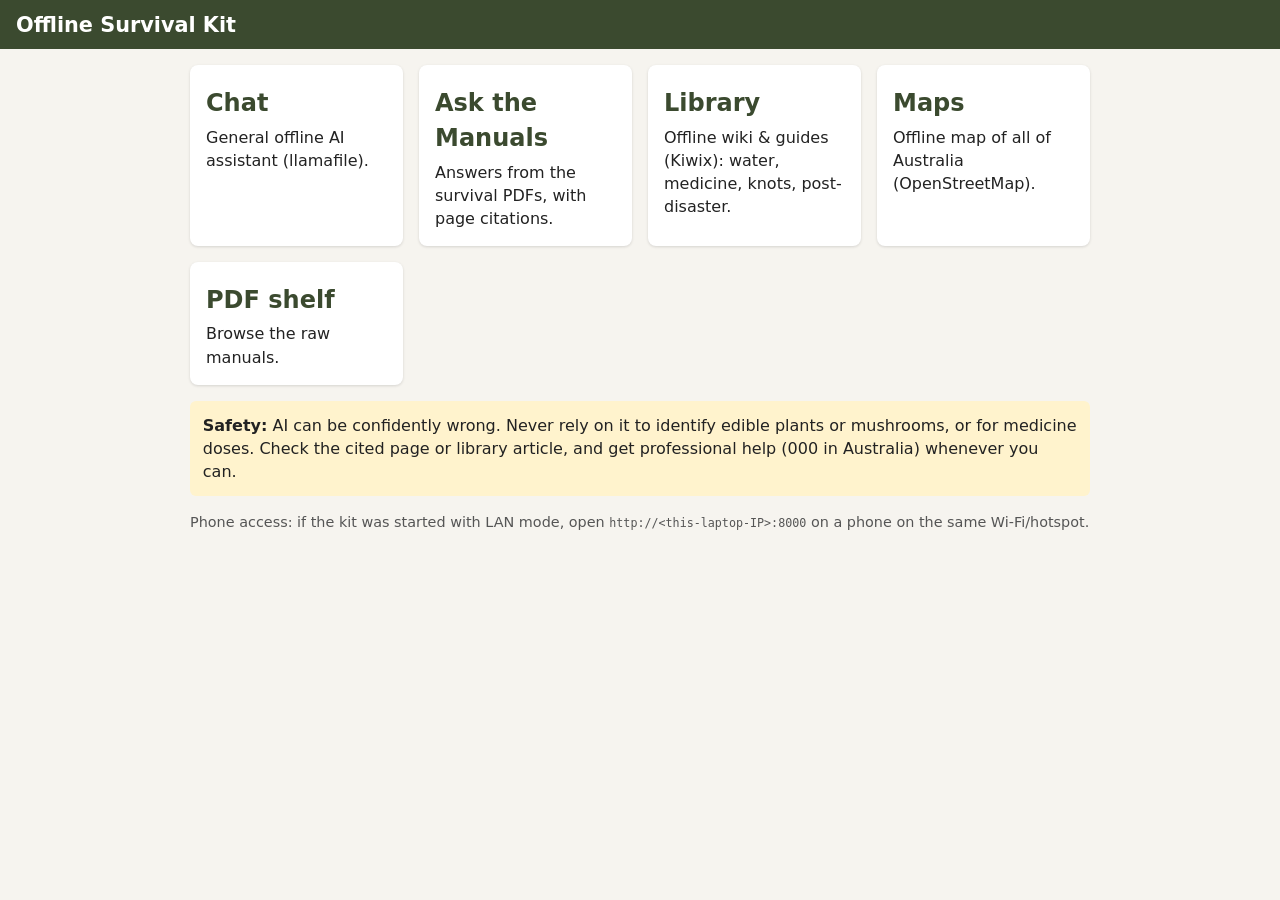
==== www/index.html @ b6196b4d "Initial offline survival kit source: launchers, portal, RAG page, maps viewer, index builder, AU not" ====
<!doctype html>
<html lang="en"><head><meta charset="utf-8"><meta name="viewport" content="width=device-width,initial-scale=1">
<title>Offline Survival Kit</title><link rel="stylesheet" href="style.css"></head>
<body><header><h1>Offline Survival Kit</h1><span id="status" class="small"></span></header>
<main>
<div class="tiles">
 <a class="tile" id="chat"><h2>Chat</h2>General offline AI assistant (llamafile).</a>
 <a class="tile" href="docs/"><h2>Ask the Manuals</h2>Answers from the survival PDFs, with page citations.</a>
 <a class="tile" id="lib"><h2>Library</h2>Offline wiki &amp; guides (Kiwix): water, medicine, knots, post-disaster.</a>
 <a class="tile" href="maps/"><h2>Maps</h2>Offline map of all of Australia (OpenStreetMap).</a>
 <a class="tile" href="docs/pdf/"><h2>PDF shelf</h2>Browse the raw manuals.</a>
</div>
<p class="warn"><b>Safety:</b> AI can be confidently wrong. Never rely on it to identify edible plants or mushrooms, or for medicine doses. Check the cited page or library article, and get professional help (000 in Australia) whenever you can.</p>
<p class="small">Phone access: if the kit was started with LAN mode, open <code>http://&lt;this-laptop-IP&gt;:8000</code> on a phone on the same Wi-Fi/hotspot.</p>
</main>
<script>
const h = location.hostname, p = location.protocol;
document.getElementById("chat").href = `${p}//${h}:8080/`;
document.getElementById("lib").href = `${p}//${h}:8081/`;
fetch(`${p}//${h}:8080/health`).then(r=>r.json()).then(j=>status.textContent="AI: "+(j.status==="ok"?"ready":"loading…")).catch(()=>status.textContent="AI: starting / not running");
</script></body></html>
---- www/style.css ----
body{font-family:system-ui,sans-serif;margin:0;background:#f6f4ef;color:#222;line-height:1.45}
header{background:#3b4a2f;color:#fff;padding:.6em 1em;display:flex;gap:1em;align-items:center}
header a{color:#dfe8c8} header h1{font-size:1.3em;margin:0}
main{max-width:900px;margin:auto;padding:1em}
input#q{width:60%;padding:.5em;font-size:1em} button{padding:.5em 1em;font-size:1em}
.answer{white-space:pre-wrap;background:#fff;padding:1em;border-radius:6px;margin:1em 0;min-height:1em}
.sources li{margin:.5em 0} .snip{font-size:.85em;color:#555} .note,.small{font-size:.9em;color:#555}
.tiles{display:grid;grid-template-columns:repeat(auto-fit,minmax(200px,1fr));gap:1em}
.tile{background:#fff;border-radius:8px;padding:1em;text-decoration:none;color:#222;box-shadow:0 1px 3px #0002}
.tile h2{margin:.2em 0;color:#3b4a2f} .warn{background:#fff3cd;padding:.8em;border-radius:6px}
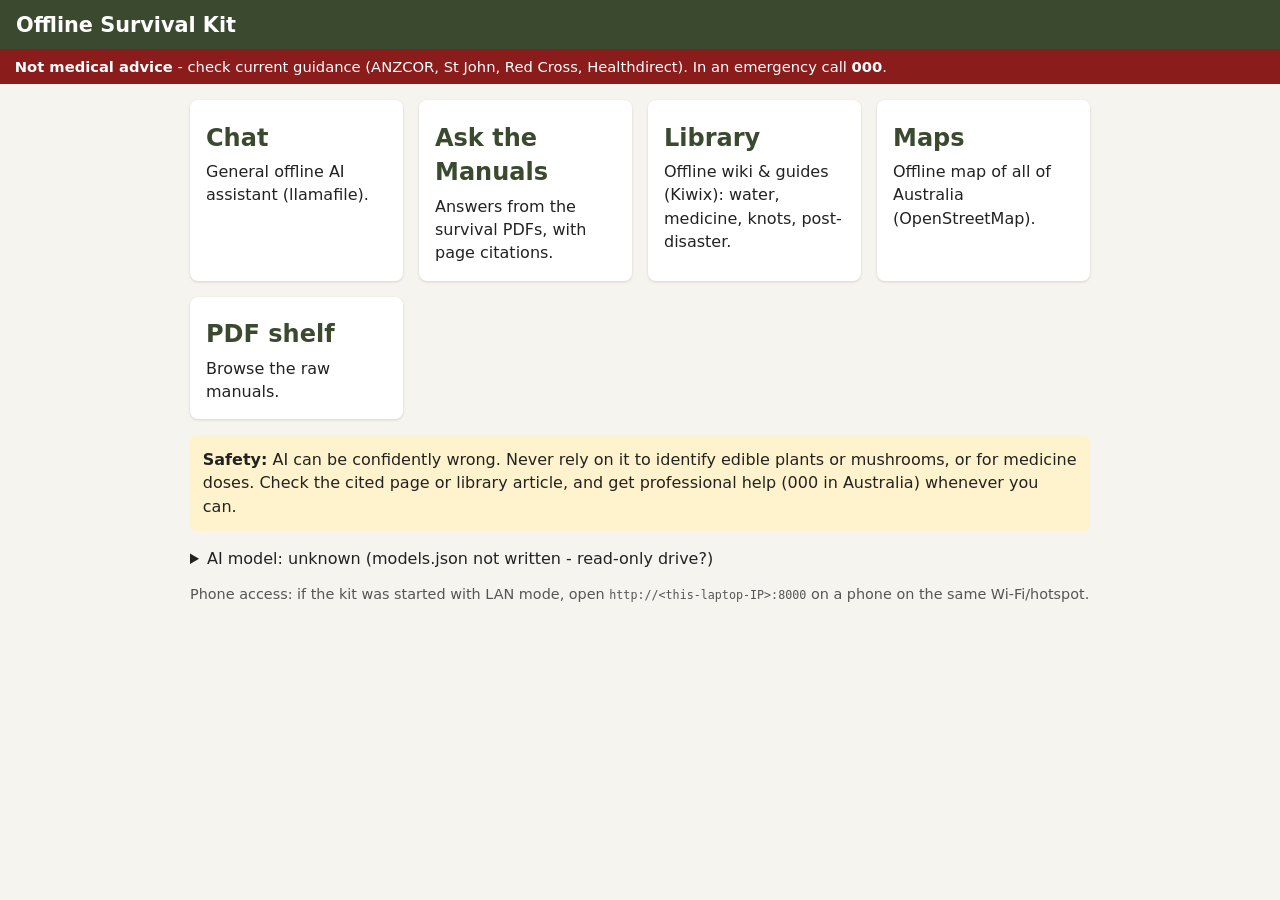
==== commit 2cb2d1d5: "Pin all downloads, add GPU-aware model switching, Cloud Build and GCP setup - Manifest: every item p" ====
--- a/www/index.html
+++ b/www/index.html
@@ -2,6 +2,7 @@
 <html lang="en"><head><meta charset="utf-8"><meta name="viewport" content="width=device-width,initial-scale=1">
 <title>Offline Survival Kit</title><link rel="stylesheet" href="style.css"></head>
 <body><header><h1>Offline Survival Kit</h1><span id="status" class="small"></span></header>
+<p class="disclaimer"><b>Not medical advice</b> - check current guidance (ANZCOR, St John, Red Cross, Healthdirect). In an emergency call <b>000</b>.</p>
 <main>
 <div class="tiles">
  <a class="tile" id="chat"><h2>Chat</h2>General offline AI assistant (llamafile).</a>
@@ -11,6 +12,11 @@
  <a class="tile" href="docs/pdf/"><h2>PDF shelf</h2>Browse the raw manuals.</a>
 </div>
 <p class="warn"><b>Safety:</b> AI can be confidently wrong. Never rely on it to identify edible plants or mushrooms, or for medicine doses. Check the cited page or library article, and get professional help (000 in Australia) whenever you can.</p>
+<details id="modelBox"><summary>AI model: <span id="curModel">checking…</span></summary>
+<p class="small" id="modelWhy"></p>
+<table class="models"><thead><tr><th>Model</th><th>Size</th><th>On this computer</th><th></th></tr></thead><tbody id="modelRows"></tbody></table>
+<p class="small" id="switchNote">Bigger models answer better but slower. Switching restarts the AI (10-60 s). Models in <code>models/spare/</code> are never picked automatically.</p>
+</details>
 <p class="small">Phone access: if the kit was started with LAN mode, open <code>http://&lt;this-laptop-IP&gt;:8000</code> on a phone on the same Wi-Fi/hotspot.</p>
 </main>
 <script>
@@ -18,4 +24,5 @@
 document.getElementById("chat").href = `${p}//${h}:8080/`;
 document.getElementById("lib").href = `${p}//${h}:8081/`;
 fetch(`${p}//${h}:8080/health`).then(r=>r.json()).then(j=>status.textContent="AI: "+(j.status==="ok"?"ready":"loading…")).catch(()=>status.textContent="AI: starting / not running");
-</script></body></html>
+</script>
+<script src="models.js"></script></body></html>
--- a/www/style.css
+++ b/www/style.css
@@ -8,3 +8,7 @@
 .tiles{display:grid;grid-template-columns:repeat(auto-fit,minmax(200px,1fr));gap:1em}
 .tile{background:#fff;border-radius:8px;padding:1em;text-decoration:none;color:#222;box-shadow:0 1px 3px #0002}
 .tile h2{margin:.2em 0;color:#3b4a2f} .warn{background:#fff3cd;padding:.8em;border-radius:6px}
+.disclaimer{background:#8a1c1c;color:#fff;padding:.45em 1em;font-size:.92em;margin:0}
+.models{width:100%;border-collapse:collapse;background:#fff;border-radius:6px;font-size:.92em}
+.models td,.models th{padding:.35em .5em;border-bottom:1px solid #eee;text-align:left}
+.fit-gpu,.fit-ram{color:#2d6a1f} .fit-tight{color:#8a5a00} .fit-too-big{color:#a11}
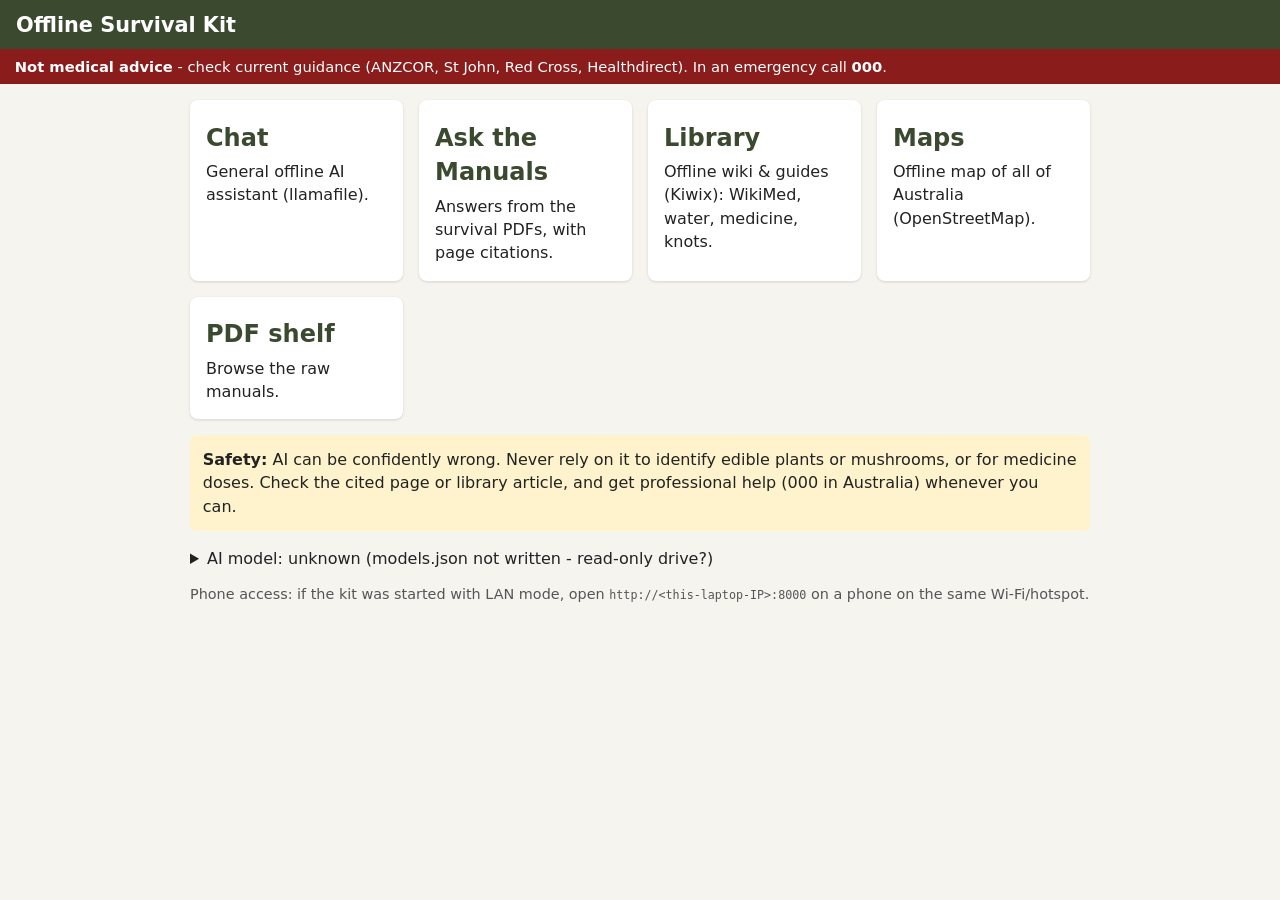
==== commit bcd958bc: "Address review: reasoning off, switch token, copy and setup docs - start.sh / start.bat run llamafil" ====
--- a/www/index.html
+++ b/www/index.html
@@ -7,7 +7,7 @@
 <div class="tiles">
  <a class="tile" id="chat"><h2>Chat</h2>General offline AI assistant (llamafile).</a>
  <a class="tile" href="docs/"><h2>Ask the Manuals</h2>Answers from the survival PDFs, with page citations.</a>
- <a class="tile" id="lib"><h2>Library</h2>Offline wiki &amp; guides (Kiwix): water, medicine, knots, post-disaster.</a>
+ <a class="tile" id="lib"><h2>Library</h2>Offline wiki &amp; guides (Kiwix): WikiMed, water, medicine, knots.</a>
  <a class="tile" href="maps/"><h2>Maps</h2>Offline map of all of Australia (OpenStreetMap).</a>
  <a class="tile" href="docs/pdf/"><h2>PDF shelf</h2>Browse the raw manuals.</a>
 </div>
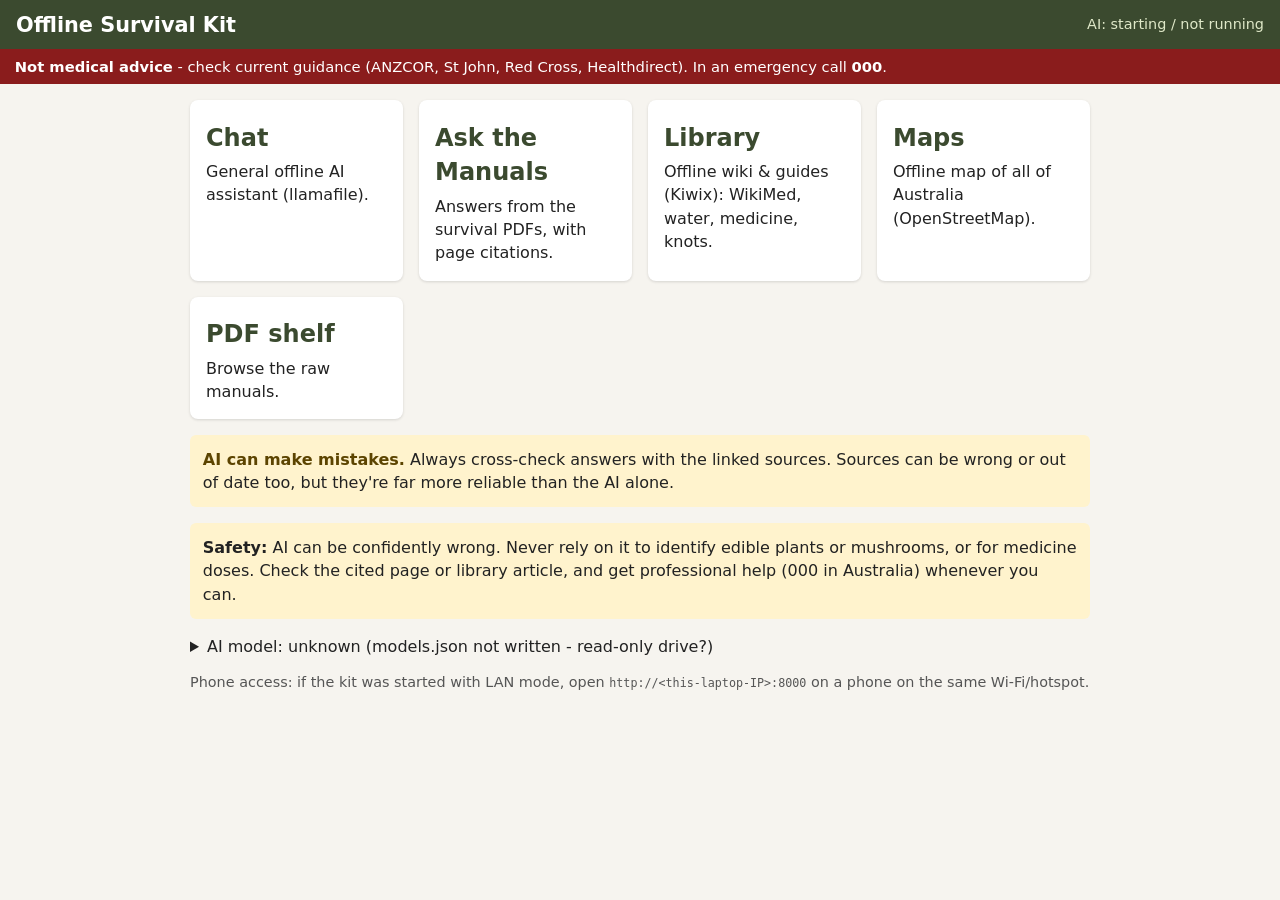
==== commit deeca54d: "Kit fixes (status, manuals markdown and prompts, scoped stop) + What to expect gallery - Home page A" ====
--- a/www/index.html
+++ b/www/index.html
@@ -1,28 +1,42 @@
 <!doctype html>
 <html lang="en"><head><meta charset="utf-8"><meta name="viewport" content="width=device-width,initial-scale=1">
 <title>Offline Survival Kit</title><link rel="stylesheet" href="style.css"></head>
-<body><header><h1>Offline Survival Kit</h1><span id="status" class="small"></span></header>
+<body><header><h1>Offline Survival Kit</h1><span id="aiStatus" class="small" role="status">AI: checking…</span></header>
 <p class="disclaimer"><b>Not medical advice</b> - check current guidance (ANZCOR, St John, Red Cross, Healthdirect). In an emergency call <b>000</b>.</p>
 <main>
 <div class="tiles">
- <a class="tile" id="chat"><h2>Chat</h2>General offline AI assistant (llamafile).</a>
+ <a class="tile" href="chat/"><h2>Chat</h2>General offline AI assistant (llamafile).</a>
  <a class="tile" href="docs/"><h2>Ask the Manuals</h2>Answers from the survival PDFs, with page citations.</a>
  <a class="tile" id="lib"><h2>Library</h2>Offline wiki &amp; guides (Kiwix): WikiMed, water, medicine, knots.</a>
  <a class="tile" href="maps/"><h2>Maps</h2>Offline map of all of Australia (OpenStreetMap).</a>
  <a class="tile" href="docs/pdf/"><h2>PDF shelf</h2>Browse the raw manuals.</a>
 </div>
+<p class="warn ai-notice" role="note"><b>AI can make mistakes.</b> Always cross-check answers with the linked sources. Sources can be wrong or out of date too, but they're far more reliable than the AI alone.</p>
 <p class="warn"><b>Safety:</b> AI can be confidently wrong. Never rely on it to identify edible plants or mushrooms, or for medicine doses. Check the cited page or library article, and get professional help (000 in Australia) whenever you can.</p>
 <details id="modelBox"><summary>AI model: <span id="curModel">checking…</span></summary>
 <p class="small" id="modelWhy"></p>
+<p id="cpuBox"><label><input type="checkbox" id="cpuOnly" disabled> Use CPU only</label> <span class="small" id="cpuMode"></span></p>
 <table class="models"><thead><tr><th>Model</th><th>Size</th><th>On this computer</th><th></th></tr></thead><tbody id="modelRows"></tbody></table>
 <p class="small" id="switchNote">Bigger models answer better but slower. Switching restarts the AI (10-60 s). Models in <code>models/spare/</code> are never picked automatically.</p>
 </details>
 <p class="small">Phone access: if the kit was started with LAN mode, open <code>http://&lt;this-laptop-IP&gt;:8000</code> on a phone on the same Wi-Fi/hotspot.</p>
 </main>
 <script>
-const h = location.hostname, p = location.protocol;
-document.getElementById("chat").href = `${p}//${h}:8080/`;
+// Library link on this host (works in LAN mode too) and the AI status. Note: the element is looked up by id;
+// a bare global "status" would be window.status (a legacy string property), not the span.
+const h = location.hostname, p = location.protocol, aiStatus = document.getElementById("aiStatus");
 document.getElementById("lib").href = `${p}//${h}:8081/`;
-fetch(`${p}//${h}:8080/health`).then(r=>r.json()).then(j=>status.textContent="AI: "+(j.status==="ok"?"ready":"loading…")).catch(()=>status.textContent="AI: starting / not running");
+async function checkAI(){
+  let state = "not running";
+  try {
+    const r = await fetch(`${p}//${h}:8080/health`, {cache: "no-store"});
+    const j = await r.json().catch(() => ({}));
+    state = r.ok && j.status === "ok" ? "ready" : "loading…";   // llama.cpp answers 503 while the model loads
+  } catch { state = "starting / not running"; }
+  aiStatus.textContent = "AI: " + state;
+  aiStatus.className = "small ai-" + state.split(/[ /…]/)[0];
+  setTimeout(checkAI, state === "ready" ? 30000 : 3000);
+}
+checkAI();
 </script>
 <script src="models.js"></script></body></html>
--- a/www/style.css
+++ b/www/style.css
@@ -12,3 +12,10 @@
 .models{width:100%;border-collapse:collapse;background:#fff;border-radius:6px;font-size:.92em}
 .models td,.models th{padding:.35em .5em;border-bottom:1px solid #eee;text-align:left}
 .fit-gpu,.fit-ram{color:#2d6a1f} .fit-tight{color:#8a5a00} .fit-too-big{color:#a11}
+.answer.md{white-space:normal} .answer.md p{margin:.4em 0} .answer.md ul,.answer.md ol{margin:.4em 0;padding-left:1.6em}
+.answer.md h3,.answer.md h4,.answer.md h5,.answer.md h6{margin:.6em 0 .3em;font-size:1.05em} .answer code{background:#f1efe8;padding:0 .2em;border-radius:3px}
+.ai-notice{font-size:1em;margin:1em 0} .ai-notice b{color:#5c4400}
+header .small{color:#dfe8c8;margin-left:auto}
+.notice-bar{position:sticky;top:0;z-index:1;background:#f6f4ef;padding:.5em 1em 0} .notice-bar .ai-notice{max-width:900px;margin:0 auto .3em;box-sizing:border-box}
+.chatlog .msg{margin:.8em 0} .chatlog .who{font-size:.8em;color:#555} .chatlog .msg.user .body{background:#e8eddf}
+.chatlog .body{margin:.2em 0} .chatform textarea{width:100%;box-sizing:border-box;padding:.5em;font:inherit} .chatform div{margin-top:.4em}
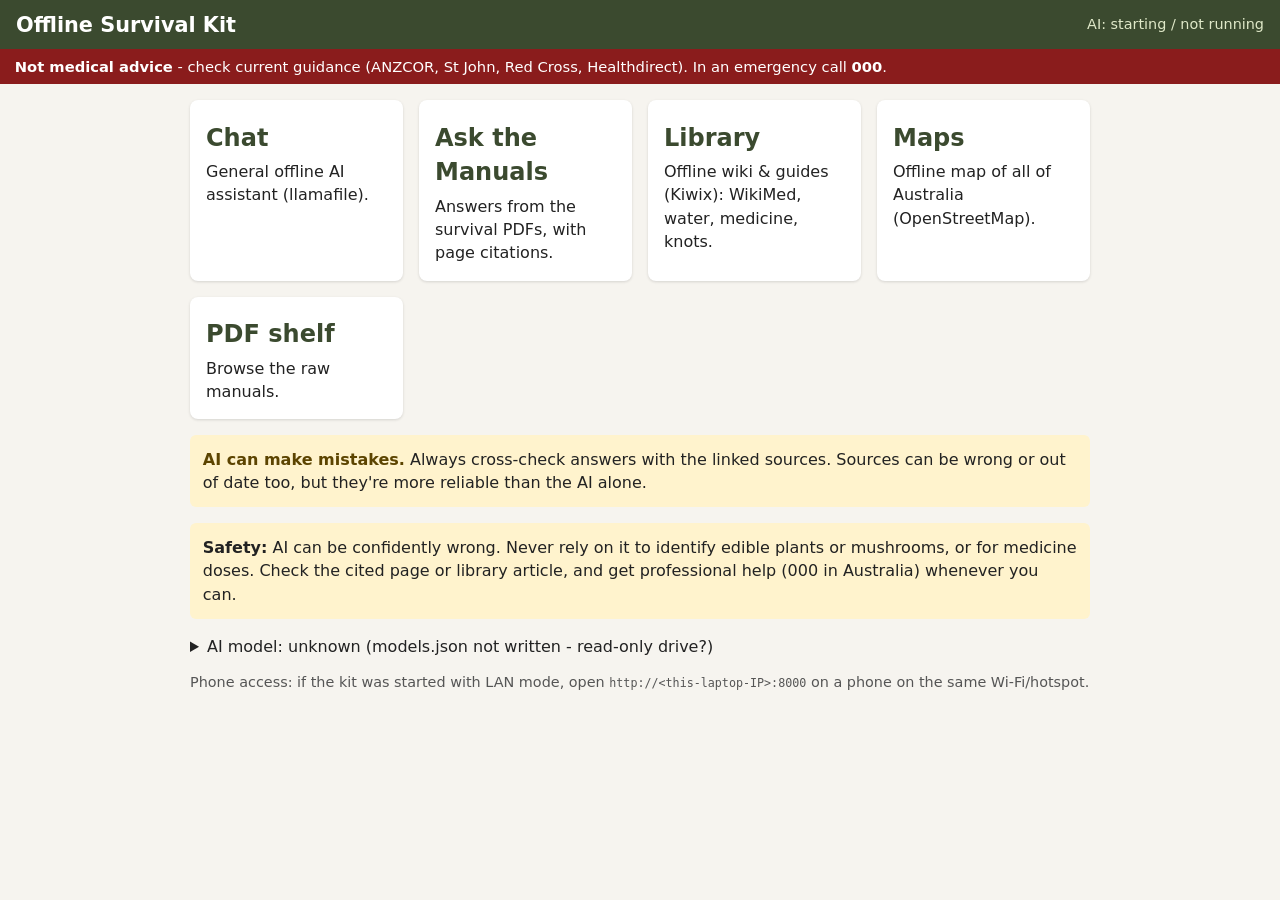
==== commit fab1ad9d: "AI notice: "more reliable", not "far more reliable" Co-Authored-By: Claude Opus 5.5 <noreply@anthrop" ====
--- a/www/index.html
+++ b/www/index.html
@@ -11,7 +11,7 @@
  <a class="tile" href="maps/"><h2>Maps</h2>Offline map of all of Australia (OpenStreetMap).</a>
  <a class="tile" href="docs/pdf/"><h2>PDF shelf</h2>Browse the raw manuals.</a>
 </div>
-<p class="warn ai-notice" role="note"><b>AI can make mistakes.</b> Always cross-check answers with the linked sources. Sources can be wrong or out of date too, but they're far more reliable than the AI alone.</p>
+<p class="warn ai-notice" role="note"><b>AI can make mistakes.</b> Always cross-check answers with the linked sources. Sources can be wrong or out of date too, but they're more reliable than the AI alone.</p>
 <p class="warn"><b>Safety:</b> AI can be confidently wrong. Never rely on it to identify edible plants or mushrooms, or for medicine doses. Check the cited page or library article, and get professional help (000 in Australia) whenever you can.</p>
 <details id="modelBox"><summary>AI model: <span id="curModel">checking…</span></summary>
 <p class="small" id="modelWhy"></p>
@@ -21,22 +21,12 @@
 </details>
 <p class="small">Phone access: if the kit was started with LAN mode, open <code>http://&lt;this-laptop-IP&gt;:8000</code> on a phone on the same Wi-Fi/hotspot.</p>
 </main>
-<script>
-// Library link on this host (works in LAN mode too) and the AI status. Note: the element is looked up by id;
-// a bare global "status" would be window.status (a legacy string property), not the span.
-const h = location.hostname, p = location.protocol, aiStatus = document.getElementById("aiStatus");
-document.getElementById("lib").href = `${p}//${h}:8081/`;
-async function checkAI(){
-  let state = "not running";
-  try {
-    const r = await fetch(`${p}//${h}:8080/health`, {cache: "no-store"});
-    const j = await r.json().catch(() => ({}));
-    state = r.ok && j.status === "ok" ? "ready" : "loading…";   // llama.cpp answers 503 while the model loads
-  } catch { state = "starting / not running"; }
-  aiStatus.textContent = "AI: " + state;
-  aiStatus.className = "small ai-" + state.split(/[ /…]/)[0];
-  setTimeout(checkAI, state === "ready" ? 30000 : 3000);
-}
-checkAI();
+<script type="module">
+// Library link on this host (works in LAN mode too) and the AI status (ai-status.js: re-checked every 3 s
+// until ready, then every 30 s). The span is looked up by id: a bare global "status" is window.status.
+import {watchAI} from "./ai-status.js";
+const base = `${location.protocol}//${location.hostname}`;
+document.getElementById("lib").href = `${base}:8081/`;
+watchAI(document.getElementById("aiStatus"), base);
 </script>
 <script src="models.js"></script></body></html>
